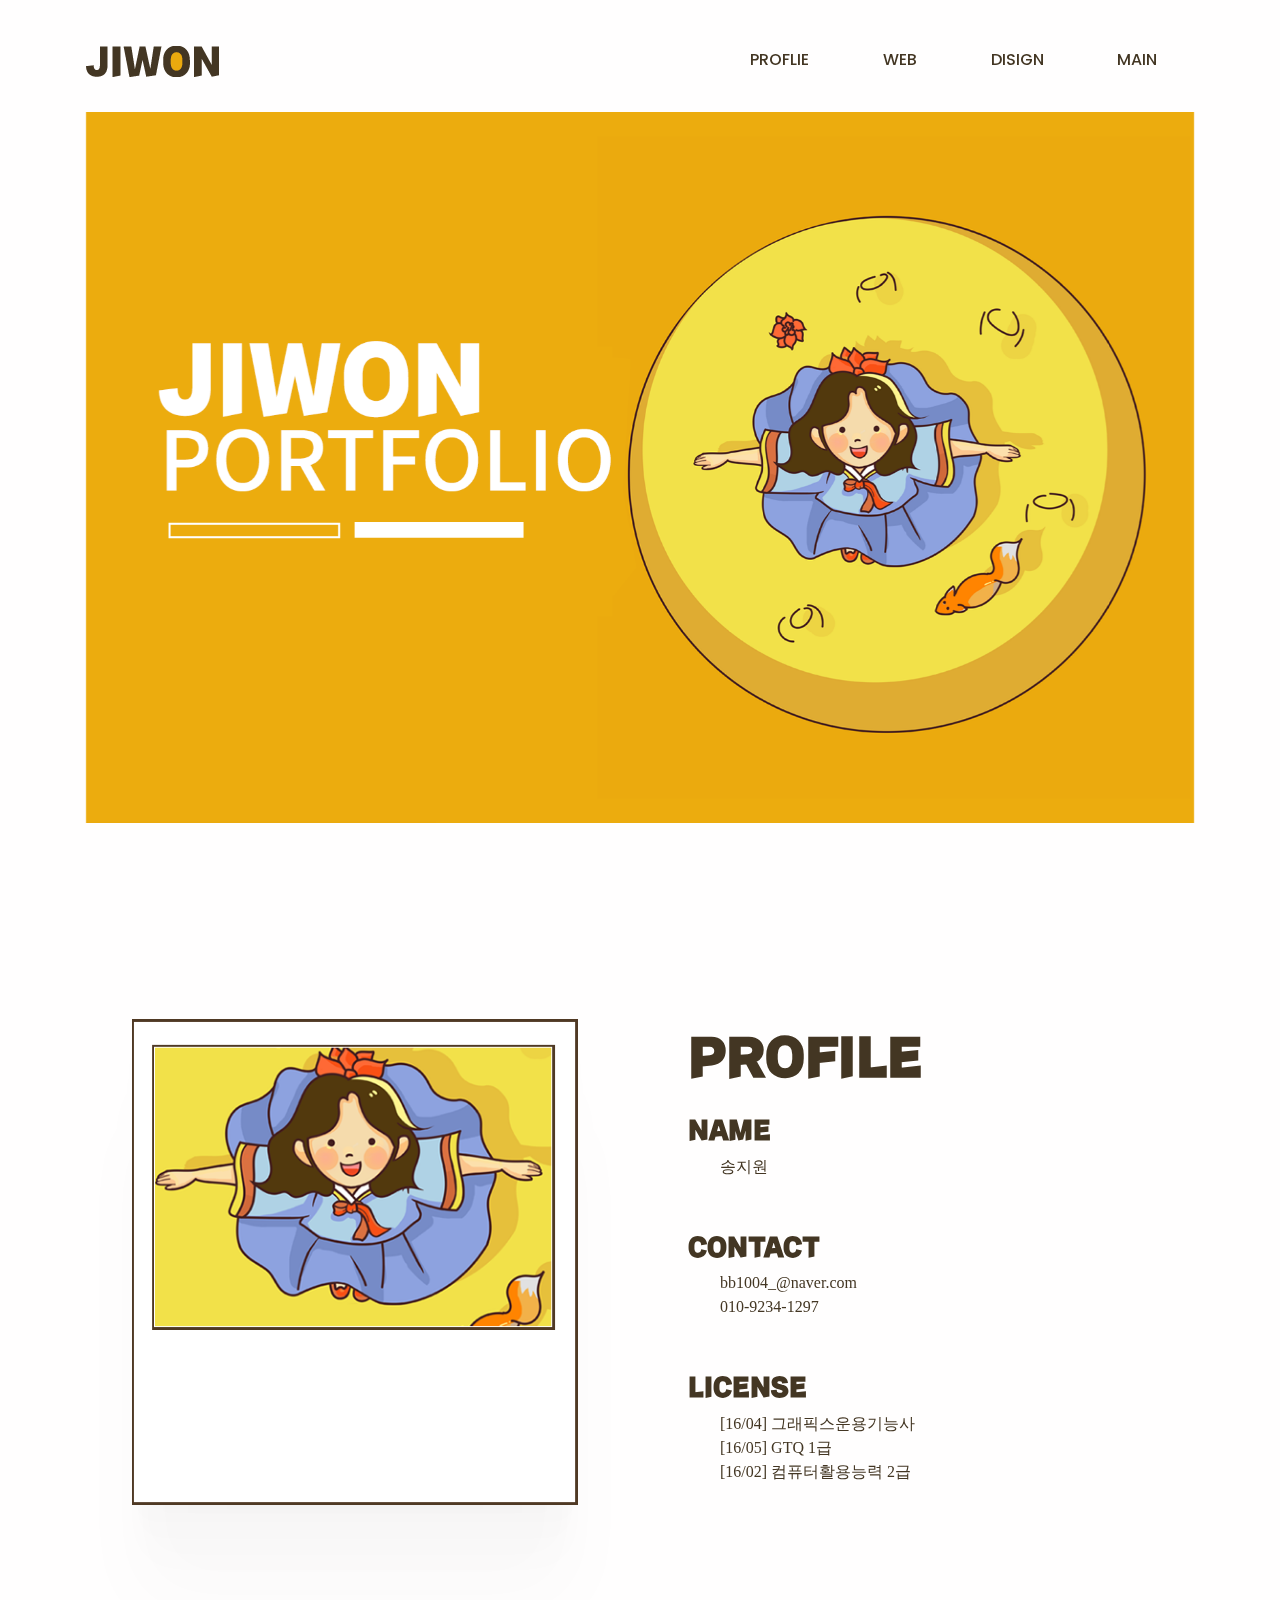
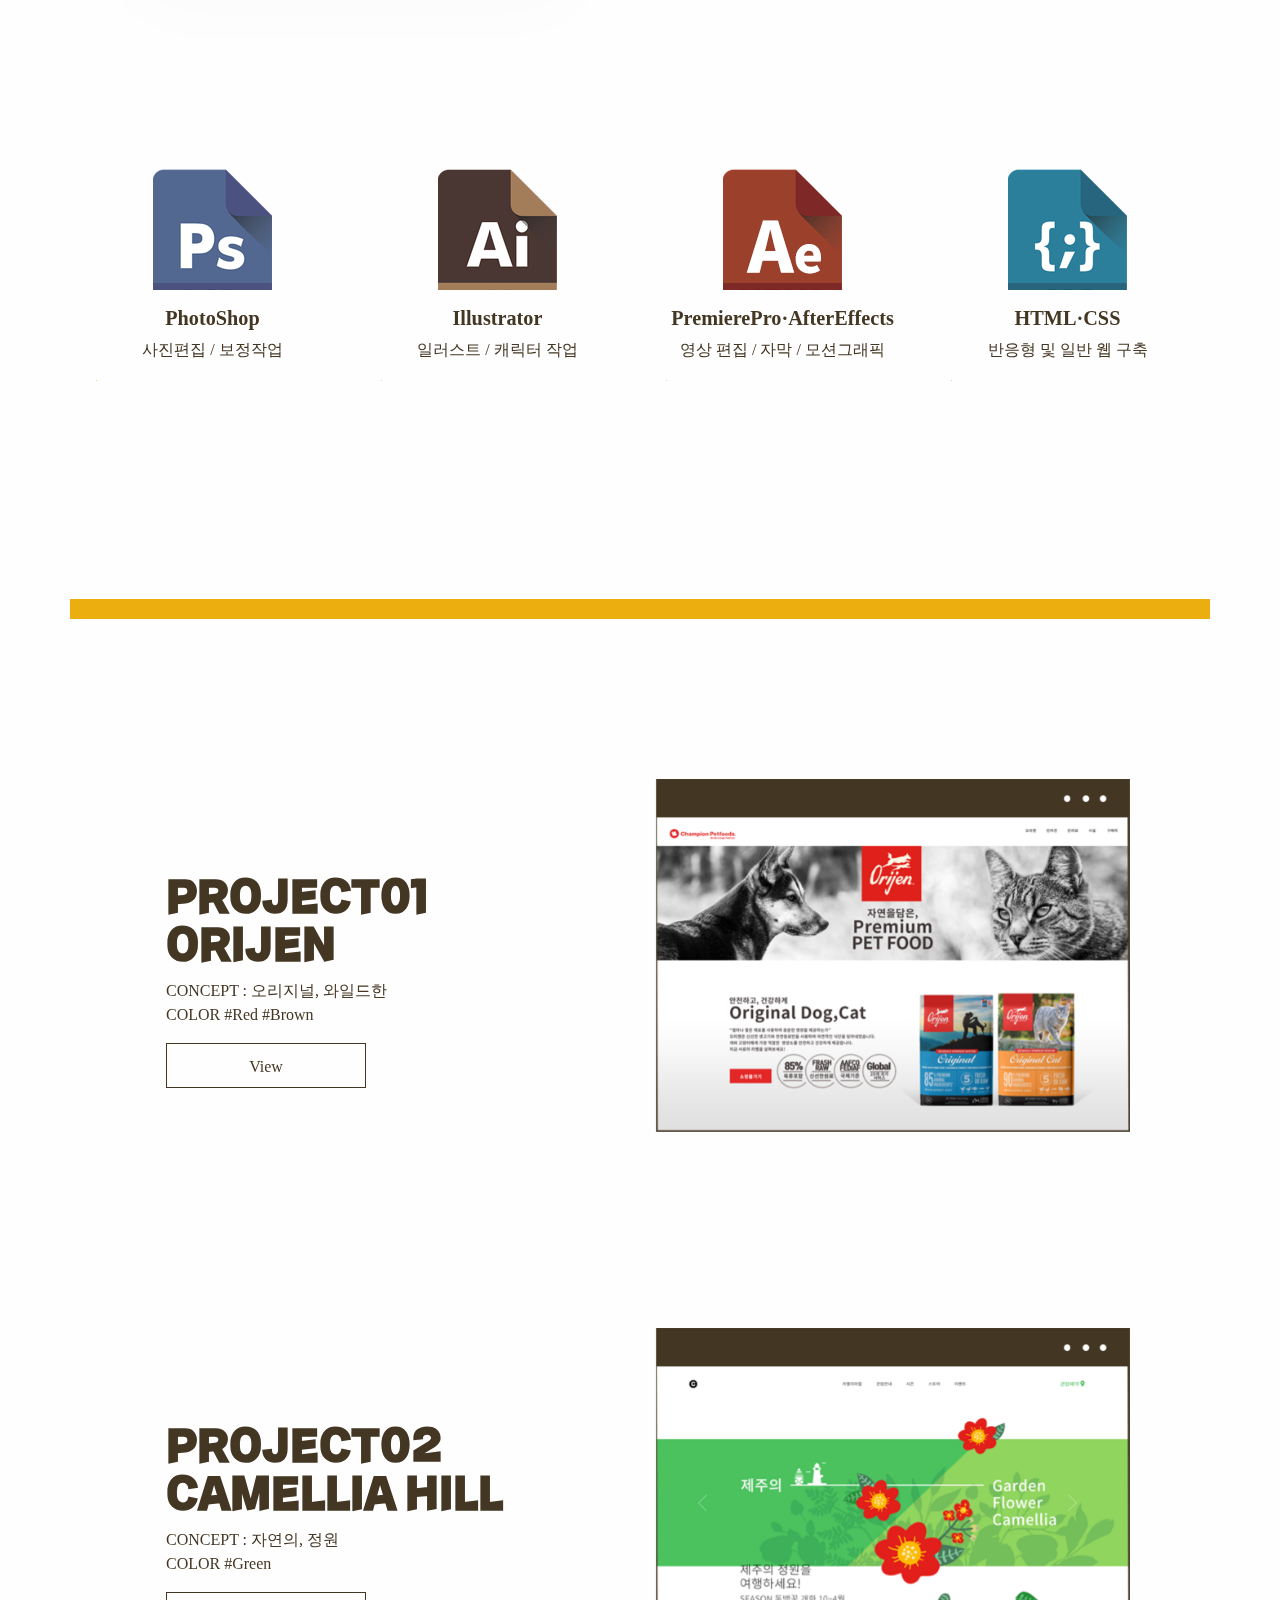
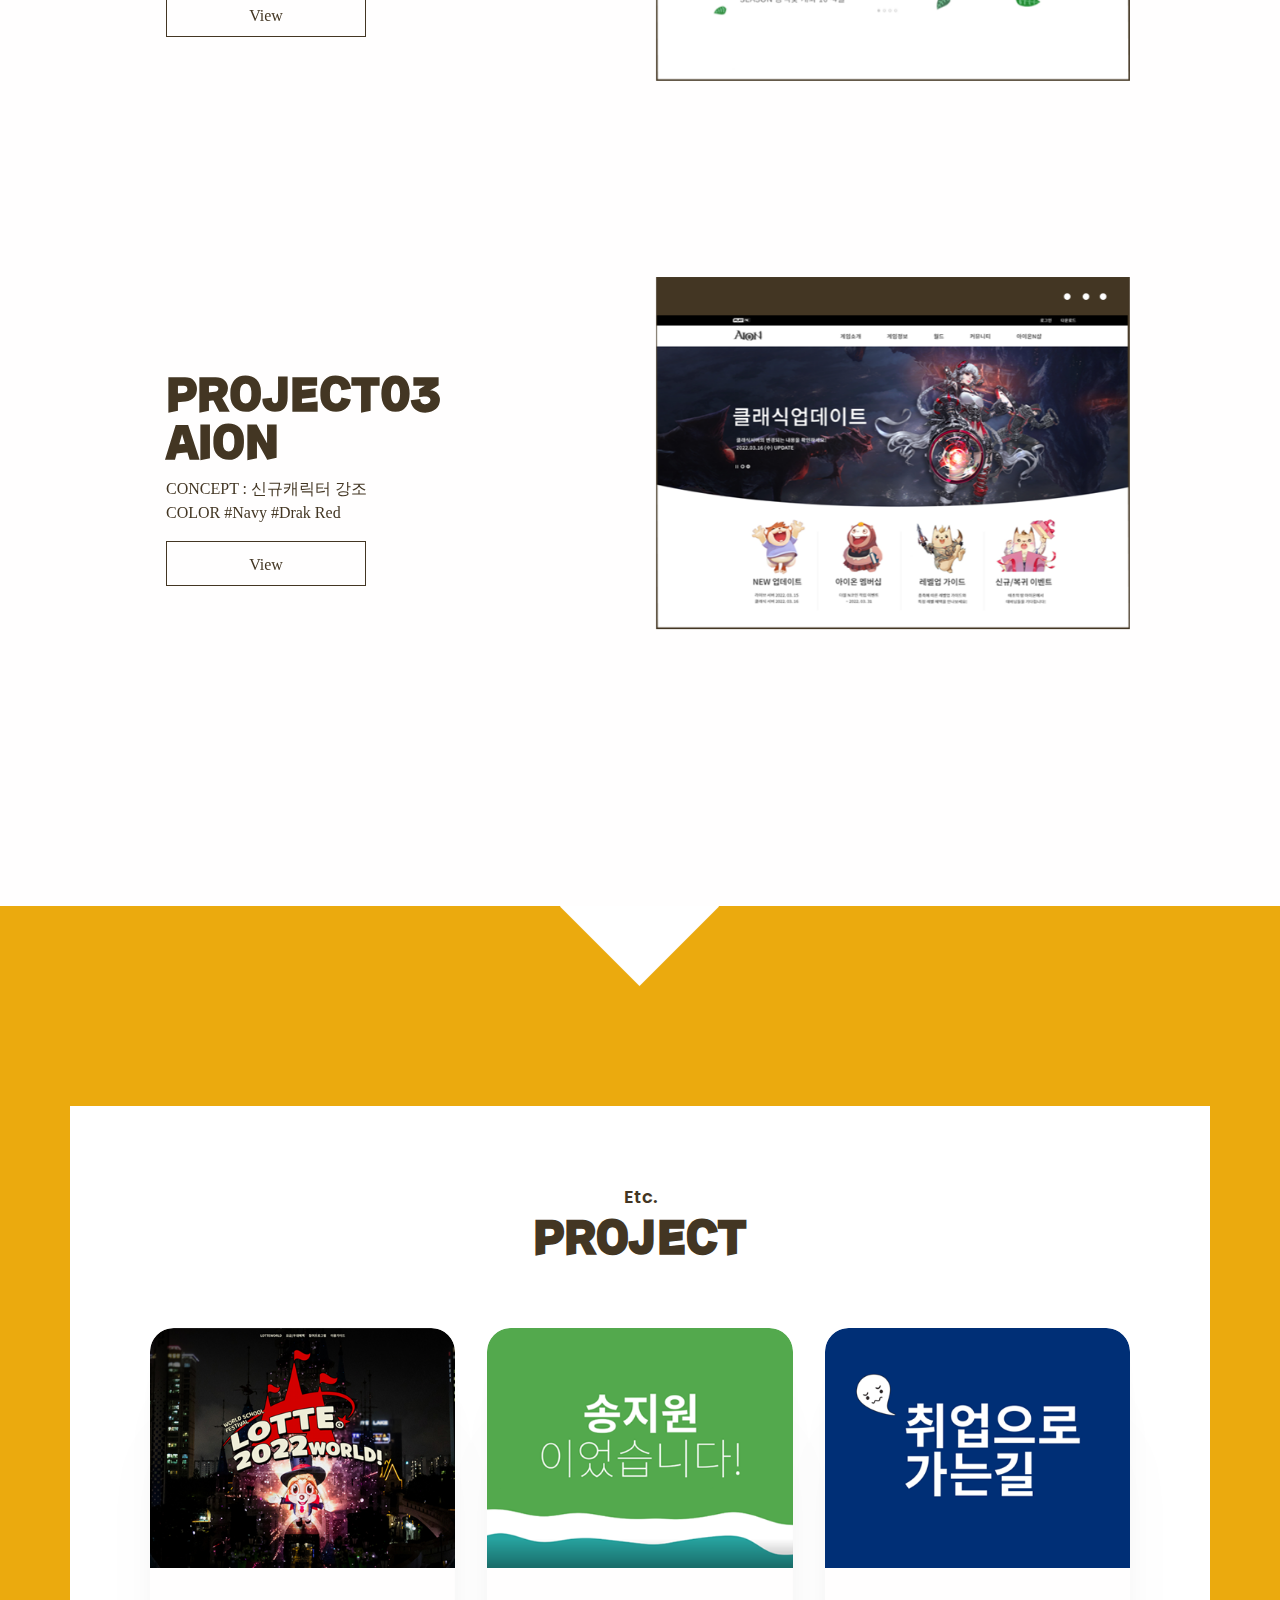
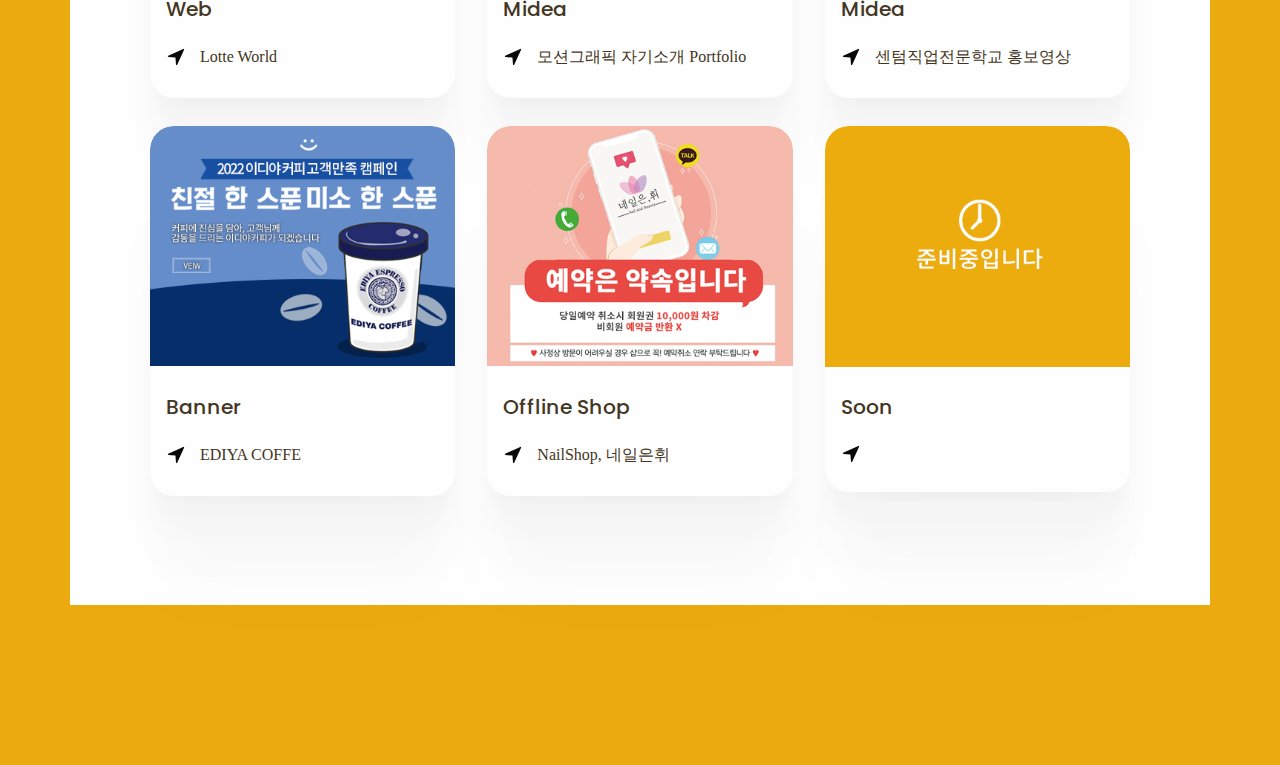
==== index.html @ 4a5105b0 "UP" ====
<!DOCTYPE html>
<html lang="en-US" dir="ltr">

  <head>
    <meta charset="utf-8">
    <meta http-equiv="X-UA-Compatible" content="IE=edge">
    <meta name="viewport" content="width=device-width, initial-scale=1">


    <!-- ===============================================-->
    <!--    Document Title-->
    <!-- ===============================================-->
    <title>JIWON Portfolio</title>


    <!-- ===============================================-->
    <!--    Favicons-->
    <!-- ===============================================-->
    <link rel="apple-touch-icon" sizes="180x180" href="img/logo11.png">
    <link rel="shortcut icon" type="image/x-icon" href="img/logo11.png">
    <link rel="manifest" href="img/logo11.png">
    <meta name="msapplication-TileImage" content="img/logo11.png">
    <meta name="theme-color" content="#ffffff">


    <!-- ===============================================-->
    <!--    Stylesheets-->
    <!-- ===============================================-->
    <link href="assets/css/theme.css" rel="stylesheet"/>

  </head>


  <body>

    <!-- ===============================================-->
    <!--    Main Content-->
    <!-- ===============================================-->
    <main class="main" id="top">
      <nav class="navbar navbar-expand-lg navbar-light fixed-top py-5 d-block" data-navbar-on-scroll="data-navbar-on-scroll">
        <div class="container"><a class="navbar-brand" href="index.html"><img src="img/logo.png" height="31" alt="logo" /></a>
          <button class="navbar-toggler" type="button" data-bs-toggle="collapse" data-bs-target="#navbarSupportedContent" aria-controls="navbarSupportedContent" aria-expanded="false" aria-label="Toggle navigation"><span class="navbar-toggler-icon"> </span></button>
          <div class="collapse navbar-collapse border-top border-lg-0 mt-4 mt-lg-0" id="navbarSupportedContent">
            <ul class="navbar-nav ms-auto pt-2 pt-lg-0 font-base align-items-lg-center align-items-start">
              <li class="nav-item px-3 px-xl-4"><a class="nav-link fw-medium" aria-current="page" href="#booking">PROFLIE</a></li>
              <li class="nav-item px-3 px-xl-4"><a class="nav-link fw-medium" aria-current="page" href="#testimonial">WEB</a></li>
              <li class="nav-item px-3 px-xl-4"><a class="nav-link fw-medium" aria-current="page" href="#destination">DISIGN</a></li>
              <li class="nav-item px-3 px-xl-4"><a class="nav-link fw-medium" aria-current="page" href="#top">MAIN</a></li>
              
                
            </ul>
          </div>
        </div>
      </nav>
      <section style="padding-top: 7rem;">
        <div class="bg-holder" style="background-image:url(img/main_bg.png); background-position: top center;">
        </div>
        <!--/.bg-holder-->

        <div class="container" >
          <div class="row align-items-center";">
            <div class="main" ><img class="main-img" src="img/main_img3.png" alt="main_img"; width="100%"></div>
          
            </div>
          </div>
        </div>
      </section>



    

      <!-- ============================================-->
      <!-- <section> begin ============================-->
        <section id="booking">

          <div class="container">
            <div class="row align-items-center">
  
              <div class="col-lg-6 d-flex justify-content-center align-items-start">
                <div class="card position-relative shadow" style="max-width: 446px;"> <img src="img/profle2.png">
               
                  
                </div>
              </div>
              <div class="col-lg-6">
                <div class="mb-4 text-start">
                  <h3 class="f0">PROFILE</h3>
                </div>
                <div class="d-flex align-items-start mb-5">
          
                  <div class="flex-1">
                    <h5 class="fon1">NAME</h5>
                    <p>송지원</p>
                  </div>
                </div>
                <div class="d-flex align-items-start mb-5">
                
                  <div class="flex-1">
                    <h5 class="fon1">CONTACT</h5>
                    <p>bb1004_@naver.com<br class="d-none d-sm-block"> 010-9234-1297</p>
                  </div>
                </div>
                <div class="d-flex align-items-start mb-5">
              
                  <div class="flex-1">
                    <h5 class="fon1">LICENSE</h5>
                    <p>[16/04] 그래픽스운용기능사<br class="d-none d-sm-block"> [16/05] GTQ 1급<br class="d-none d-sm-block">[16/02] 컴퓨터활용능력 2급</p>
                  </div>
                </div>
              </div>
            </div>
          </div><!-- end of .container-->
  
        </section>
        <!-- <section> close ============================-->
        <!-- ============================================-->



      <!-- ============================================-->
      <!-- <section> begin ============================-->
      <section class="pt-5 pt-md-9" id="service">

        <div class="container">
          <div class="position-absolute z-index--1 end-0 d-none d-lg-block"></div>
          <div class="row">
            <div class="col-lg-3 col-sm-6 mb-6">
              <div class="card service-card shadow-hover rounded-3 text-center align-items-center">
                <div class="card-body p-xxl-5 p-4"> <img src="img/psicon.png" width="119" alt="PS" />
                  <h4 class="font2">PhotoShop</h4>
                  <p class="mb-0 fw-medium">사진편집 / 보정작업</p>
                </div>
              </div>
            </div>
            <div class="col-lg-3 col-sm-6 mb-6">
              <div class="card service-card shadow-hover rounded-3 text-center align-items-center">
                <div class="card-body p-xxl-5 p-4"> <img src="img/aiicon.png" width="119" alt="AI" />
                  <h4 class="font2">Illustrator</h4>
                  <p class="mb-0 fw-medium">일러스트 / 캐릭터 작업</p>
                </div>
              </div>
            </div>
            <div class="col-lg-3 col-sm-6 mb-6">
              <div class="card service-card shadow-hover rounded-3 text-center align-items-center">
                <div class="card-body p-xxl-5 p-4"> <img src="img/aeicon.png" width="119" alt="PP,AF" />
                  <h4 class="font2">PremierePro·AfterEffects</h4>
                  <p class="mb-0 fw-medium">영상 편집 / 자막 / 모션그래픽</p>
                </div>
              </div>
            </div>
            <div class="col-lg-3 col-sm-6 mb-6">
              <div class="card service-card shadow-hover rounded-3 text-center align-items-center">
                <div class="card-body p-xxl-5 p-4"> <img src="img/htmlicon.png" width="119" alt="html,css" />
                  <h4 class="font2">HTML·CSS</h4>
                  <p class="mb-0 fw-medium">반응형 및 일반 웹 구축</p>
                </div>
              </div>
            </div>
          </div>
        </div><!-- end of .container-->

      </section>
      <!-- <section> close ============================-->
      <!-- ============================================-->

   <!-- ============================================-->
      <!-- <section> begin ============================-->
        <section id="testimonial">

          <div class="container" style="border-top: 20px solid #ecad0f; padding-top: 10rem;">
       
            <div class="row">
              <div class="col-lg-5">
                <div class="mb-8 text-start">
                  <h3 class="fs-xl-10 fs-lg-8 fs-7 fw-bold font-cursive text-capitalize">PROJECT01<br>ORIJEN</h3>
                  <p style="padding-left: 5rem;"> CONCEPT : 오리지널, 와일드한 <br> COLOR #Red #Brown <br></p>
                  
                  
                  <div style="border: 1px solid #433623; padding: 0 4rem; margin-top: 1rem; width: 200px; height: 45px; line-height: 45px; text-align: center; margin-left: 5rem; color: #433623;"><a href="https://jiwon1297.github.io/PROJECT01/"  target="_blank">View</a></div> 
                </div>
              </div>
              <div class="col-lg-1"></div>
              <div class="col-lg-6">
                <div class="pe-7 ps-5 ps-lg-0">
                  <div class="carousel slide carousel-fade position-static" id="testimonialIndicator" data-bs-ride="carousel">
             
                    <div class="carousel-inner">
                      <div class="carousel-item position-relative active">
                        <img src="img/pro1.png" width="100%">
                      

                        </div>
          
                  </div>
                </div>
                
              </div>
            </div>
            
          </div><!-- end of .container-->
          
  
        </section>
        <!-- <section> close ============================-->
        <!-- ============================================-->

        <!-- ============================================--> 
      <!-- <section> begin ============================-->
        <section id="testimonial">

          <div class="container">
            <div class="row">
              <div class="col-lg-5">
                <div class="mb-8 text-start">
                  <h3 class="fs-xl-10 fs-lg-8 fs-7 fw-bold font-cursive text-capitalize">PROJECT02<br>CAMELLIA HILL</h3>
                  <p style="padding-left: 5rem;"> CONCEPT : 자연의, 정원 <br> COLOR #Green <br></p>
                  <div style="border: 1px solid #433623; padding: 0 4rem; margin-top: 1rem; width: 200px; height: 45px; line-height: 45px; text-align: center; margin-left: 5rem; color: #433623;"><a href="https://jiwon1297.github.io/PROJECT02/"  target="_blank">View</a></div>
                    


                </div>
              </div>
              <div class="col-lg-1"></div>
              <div class="col-lg-6">
                <div class="pe-7 ps-5 ps-lg-0">
                  <div class="carousel slide carousel-fade position-static" id="testimonialIndicator" data-bs-ride="carousel">
             
                    <div class="carousel-inner">
                      <div class="carousel-item position-relative active">
                        <img src="img/pro2.png" width="100%">
                      
                        </div>
          
                  </div>
                </div>
                
              </div>
            </div>
            
          </div><!-- end of .container-->
          
  
        </section>
        <!-- <section> close ============================-->
        <!-- ============================================-->

        <!-- ============================================-->
      <!-- <section> begin ============================-->
        <section id="testimonial">

          <div class="container">
            <div class="row">
              <div class="col-lg-5">
                <div class="mb-8 text-start">
                  <h3 class="fs-xl-10 fs-lg-8 fs-7 fw-bold font-cursive text-capitalize">PROJECT03<br>AION</h3>
                  <p style="padding-left: 5rem;"> CONCEPT : 신규캐릭터 강조 <br> COLOR #Navy #Drak Red <br></p>
                    <div style="border: 1px solid #433623; padding: 0 4rem; margin-top: 1rem; width: 200px; height: 45px; line-height: 45px; text-align: center; margin-left: 5rem; color: #433623;"><a href="https://jiwon1297.github.io/PROJECT03/"  target="_blank">View</a></div>
                </div>
              </div>
              <div class="col-lg-1"></div>
              <div class="col-lg-6">
                <div class="pe-7 ps-5 ps-lg-0">
                  <div class="carousel slide carousel-fade position-static" id="testimonialIndicator" data-bs-ride="carousel">
             
                    <div class="carousel-inner">
                      <div class="carousel-item position-relative active">
                        <img src="img/pro3.png" width="100%">
                      

                        </div>
          
                  </div>
                </div>
                
              </div>
            </div>
            
          </div><!-- end of .container-->
          
  
        </section>
        <!-- <section> close ============================-->
        <!-- ============================================-->




       <!-- ============================================-->
      <!-- <section> begin ============================-->
        <section class="pt-5" id="destination" style="background-image: url(img/under_back.png); background-position: top, center; padding-bottom: 10rem; margin-top: 10rem;" >

          <div class="container" style="background-color: #fff; padding: 5rem; margin-top: 10rem;">
            <div class="position-absolute start-100 bottom-0 translate-middle-x d-none d-xl-block ms-xl-n4"></div>
            <div class="mb-7 text-center">
              <h5 class="text-secondary">Etc.</h5>
              <h3 class="fs-xl-9 fs-lg-8 fs-7 fw-bold font-cursive text-capitalize">PROJECT</h3>
            </div>
            <div class="row">
              <div class="col-md-4 mb-4">
                <div class="card overflow-hidden shadow"> <img class="card-img-top" src="img/un1.png" alt="LOTTEWORLD" />
                  <div class="card-body py-4 px-3">
                    <div class="d-flex flex-column flex-lg-row justify-content-between mb-3">
                      <h4 class="text-secondary fw-medium"><a class="link-900 text-decoration-none stretched-link" href="sub01.html">Web</a></h4><span class="fs-1 fw-medium"></span>
                    </div>
                    <div class="d-flex align-items-center"> <img src="assets/img/dest/navigation.svg" style="margin-right: 14px" width="20" alt="navigation" /><span class="fs-0 fw-medium">Lotte World</span></div>
                  </div>
                </div>
              </div>
              <div class="col-md-4 mb-4">
                <div class="card overflow-hidden shadow"> <img class="card-img-top" src="img/un5.png" alt="PR" />
                  <div class="card-body py-4 px-3">
                    <div class="d-flex flex-column flex-lg-row justify-content-between mb-3">
                      <h4 class="text-secondary fw-medium"><a class="link-900 text-decoration-none stretched-link" href="sub02.html">Midea</a></h4><span class="fs-1 fw-medium"></span>
                    </div>
                    <div class="d-flex align-items-center"> <img src="assets/img/dest/navigation.svg" style="margin-right: 14px" width="20" alt="navigation" /><span class="fs-0 fw-medium">모션그래픽 자기소개 Portfolio</span></div>
                  </div>
                </div>
              </div>
              <div class="col-md-4 mb-4">
                <div class="card overflow-hidden shadow"> <img class="card-img-top" src="img/un2.png" alt="Centum" />
                  <div class="card-body py-4 px-3">
                    <div class="d-flex flex-column flex-lg-row justify-content-between mb-3">
                      <h4 class="text-secondary fw-medium"><a class="link-900 text-decoration-none stretched-link" href="sub03.html">Midea</a></h4><span class="fs-1 fw-medium"></span>
                    </div>
                    <div class="d-flex align-items-center"> <img src="assets/img/dest/navigation.svg" style="margin-right: 14px" width="20" alt="navigation" /><span class="fs-0 fw-medium">센텀직업전문학교 홍보영상</span></div>
                  </div>
                </div>
                </div>
              </div>
            <div class="row">
              <div class="col-md-4 mb-4">
                <div class="card overflow-hidden shadow"> <img class="card-img-top" src="img/un3.png" alt="EDIYA" />
                  <div class="card-body py-4 px-3">
                    <div class="d-flex flex-column flex-lg-row justify-content-between mb-3">
                      <h4 class="text-secondary fw-medium"><a class="link-900 text-decoration-none stretched-link" href="sub04.html">Banner</a></h4><span class="fs-1 fw-medium"></span>
                    </div>
                    <div class="d-flex align-items-center"> <img src="assets/img/dest/navigation.svg" style="margin-right: 14px" width="20" alt="navigation" /><span class="fs-0 fw-medium">EDIYA COFFE</span></div>
                  </div>
                </div>
              </div>
              <div class="col-md-4 mb-4">
                <div class="card overflow-hidden shadow"> <img class="card-img-top" src="img/un4.png" alt="Nail" />
                  <div class="card-body py-4 px-3">
                    <div class="d-flex flex-column flex-lg-row justify-content-between mb-3">
                      <h4 class="text-secondary fw-medium"><a class="link-900 text-decoration-none stretched-link" href="sub05.html">Offline Shop</a></h4><span class="fs-1 fw-medium"></span>
                    </div>
                    <div class="d-flex align-items-center"> <img src="assets/img/dest/navigation.svg" style="margin-right: 14px" width="20" alt="Nailshop" /><span class="fs-0 fw-medium">NailShop, 네일은휘</span></div>
                  </div>
                </div>
              </div>
              <div class="col-md-4 mb-4">
                <div class="card overflow-hidden shadow"> <img class="card-img-top" src="img/un6.png" alt="Soon" />
                  <div class="card-body py-4 px-3">
                    <div class="d-flex flex-column flex-lg-row justify-content-between mb-3">
                      <h4 class="text-secondary fw-medium"><a class="link-900 text-decoration-none stretched-link" href="#!">Soon</a></h4><span class="fs-1 fw-medium"></span>
                    </div>
                    <div class="d-flex align-items-center"> <img src="assets/img/dest/navigation.svg" style="margin-right: 14px" width="20" alt="navigation" /><span class="fs-0 fw-medium"></span></div>
                  </div>
                  
                </div>
              </div>
            </div>
          </div><!-- end of .container-->
  
        </section>
        <!-- <section> close ============================-->
        <!-- ============================================-->






    <!-- ===============================================-->
    <!--    JavaScripts-->
    <!-- ===============================================-->
    <script src="vendors/@popperjs/popper.min.js"></script>
    <script src="vendors/bootstrap/bootstrap.min.js"></script>
    <script src="vendors/is/is.min.js"></script>
    <script src="https://polyfill.io/v3/polyfill.min.js?features=window.scroll"></script>
    <script src="vendors/fontawesome/all.min.js"></script>
    <script src="assets/js/theme.js"></script>

    <link href="https://fonts.googleapis.com/css2?family=Poppins:wght@400;500;600;700&amp;family=Volkhov:wght@700&amp;display=swap" rel="stylesheet">
  </body>

</html>
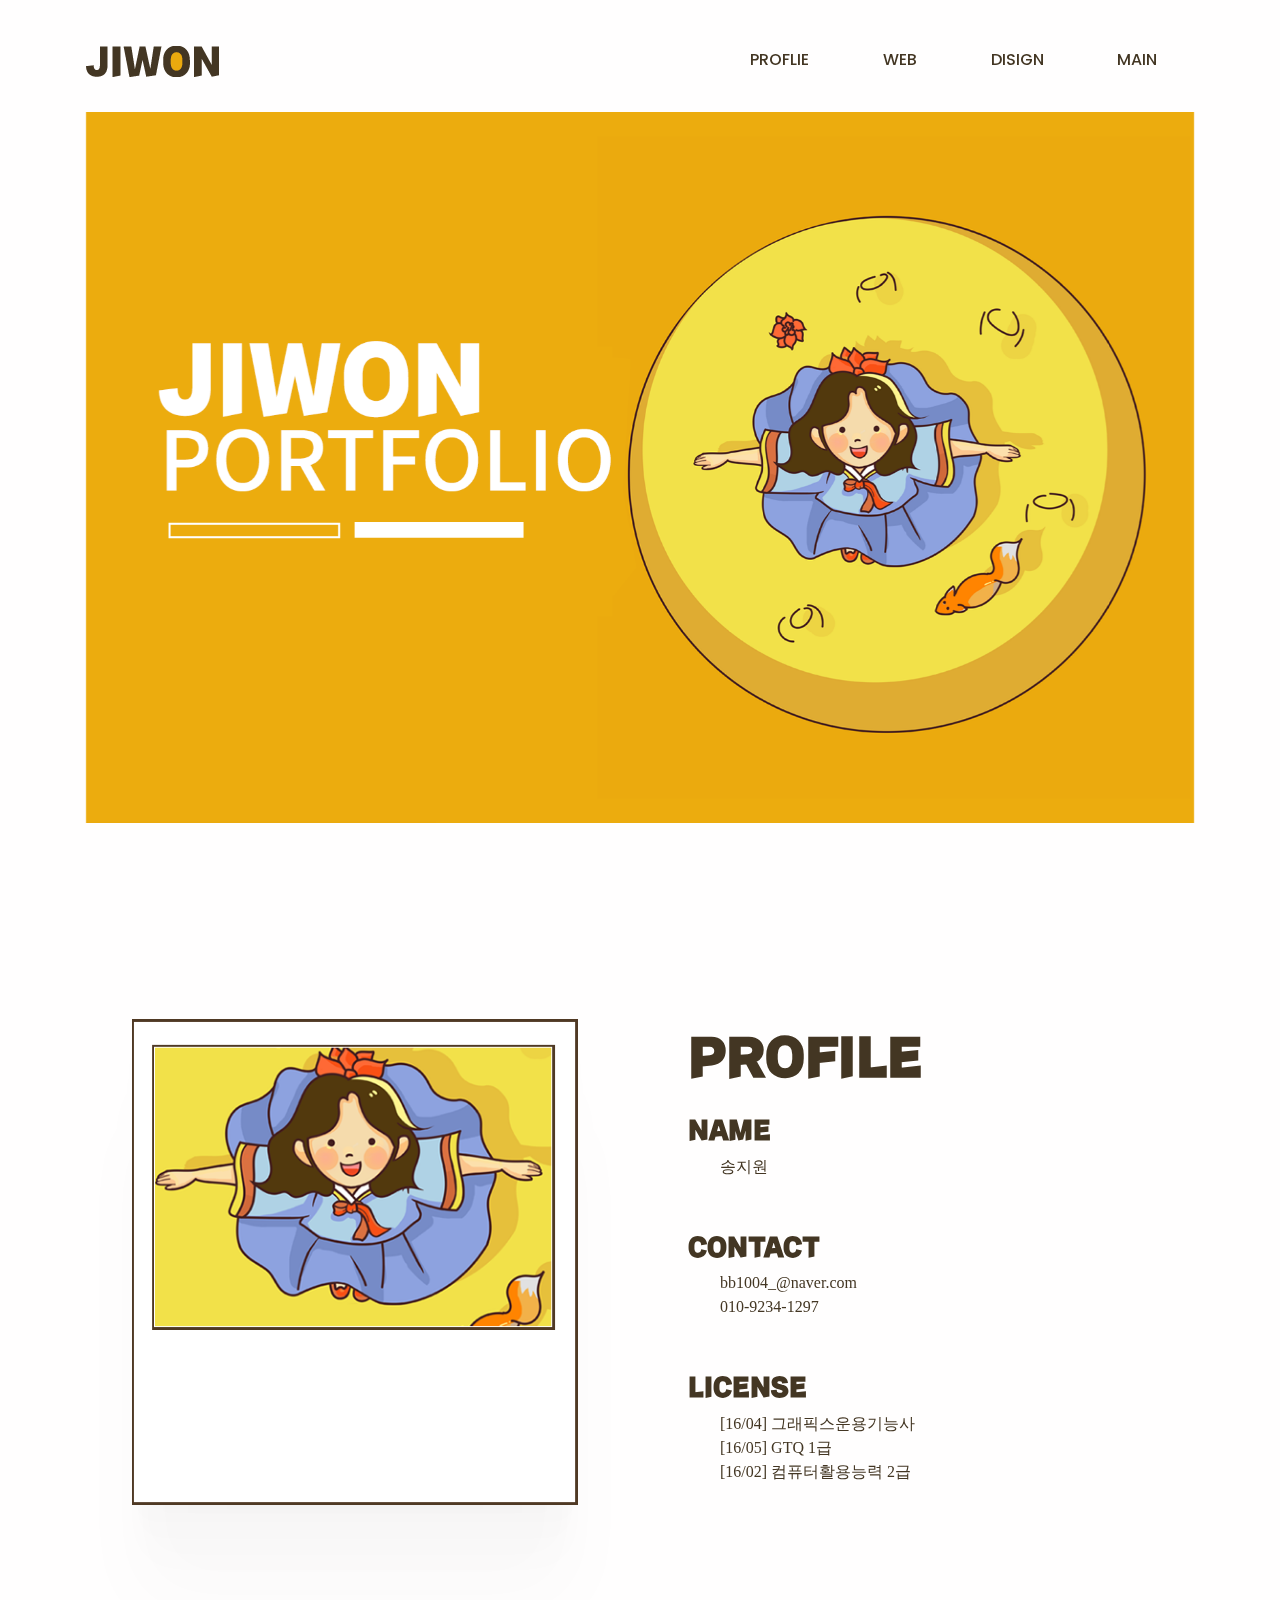
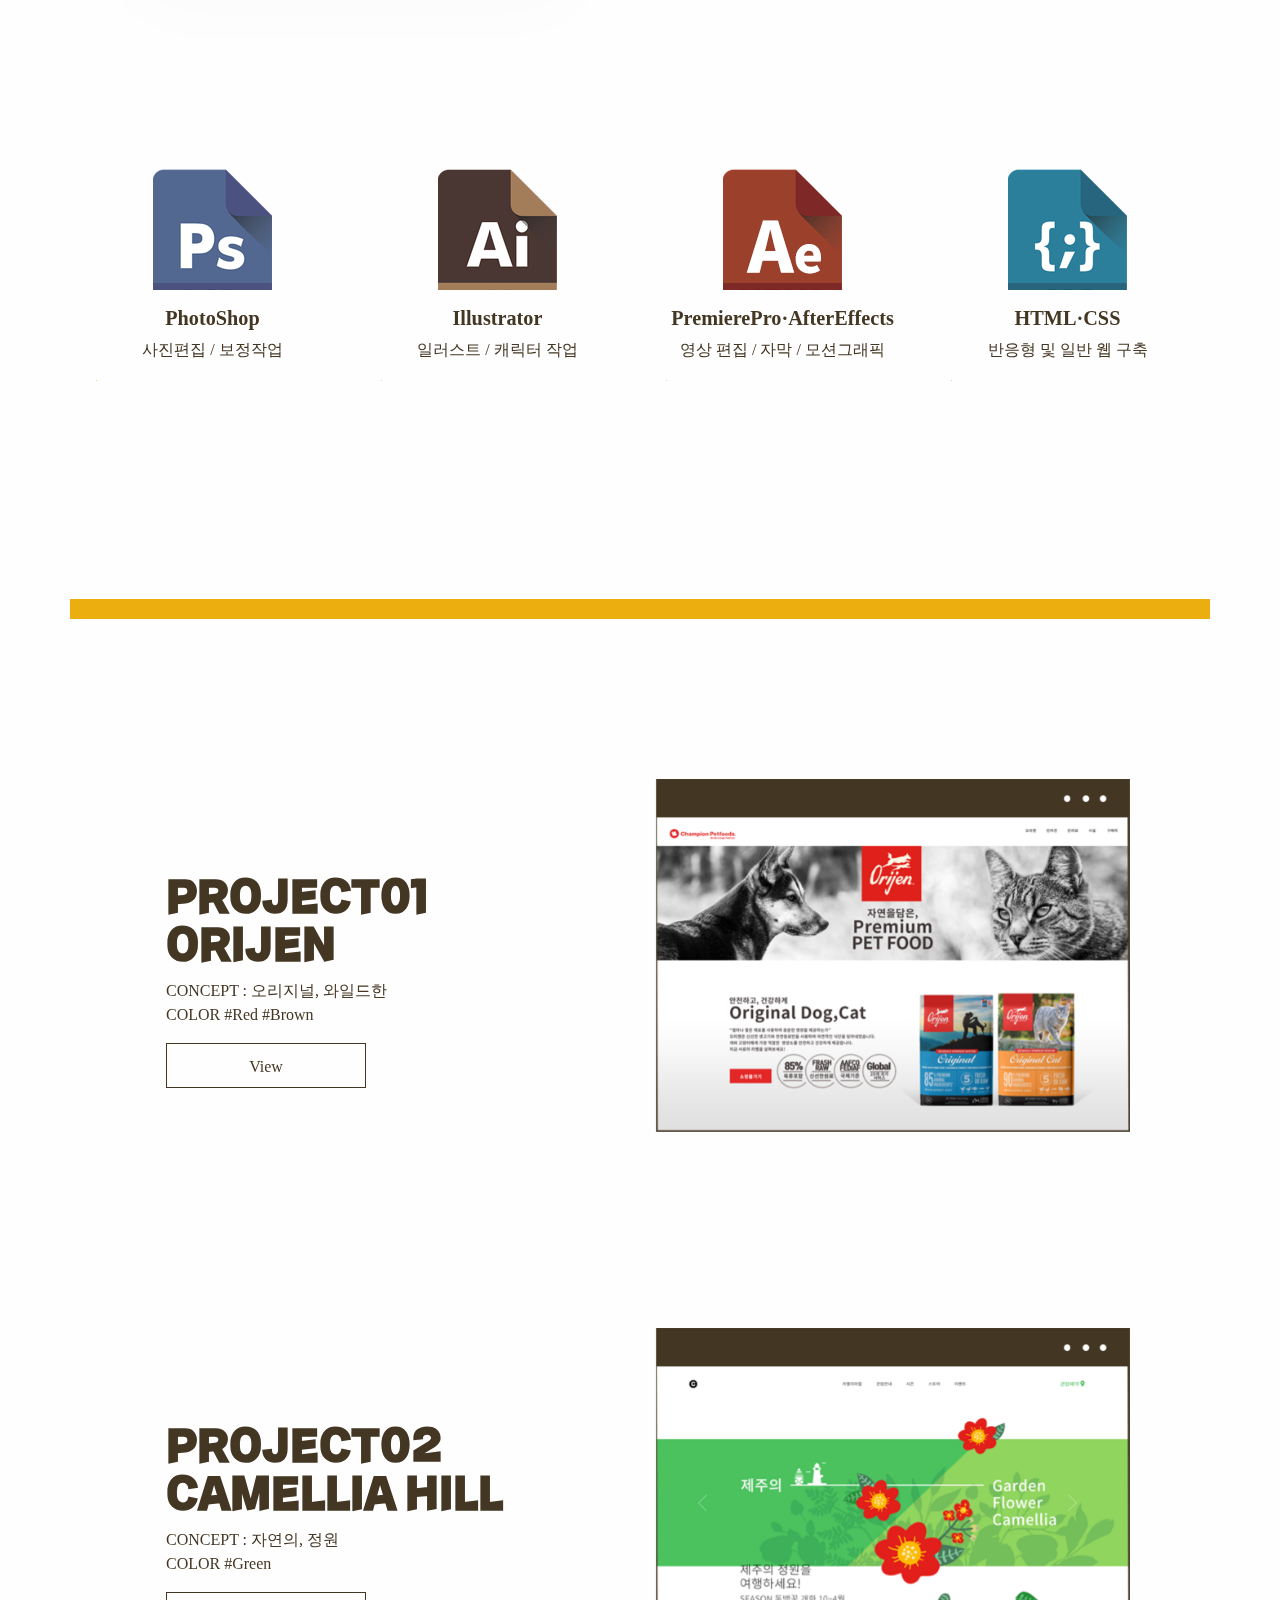
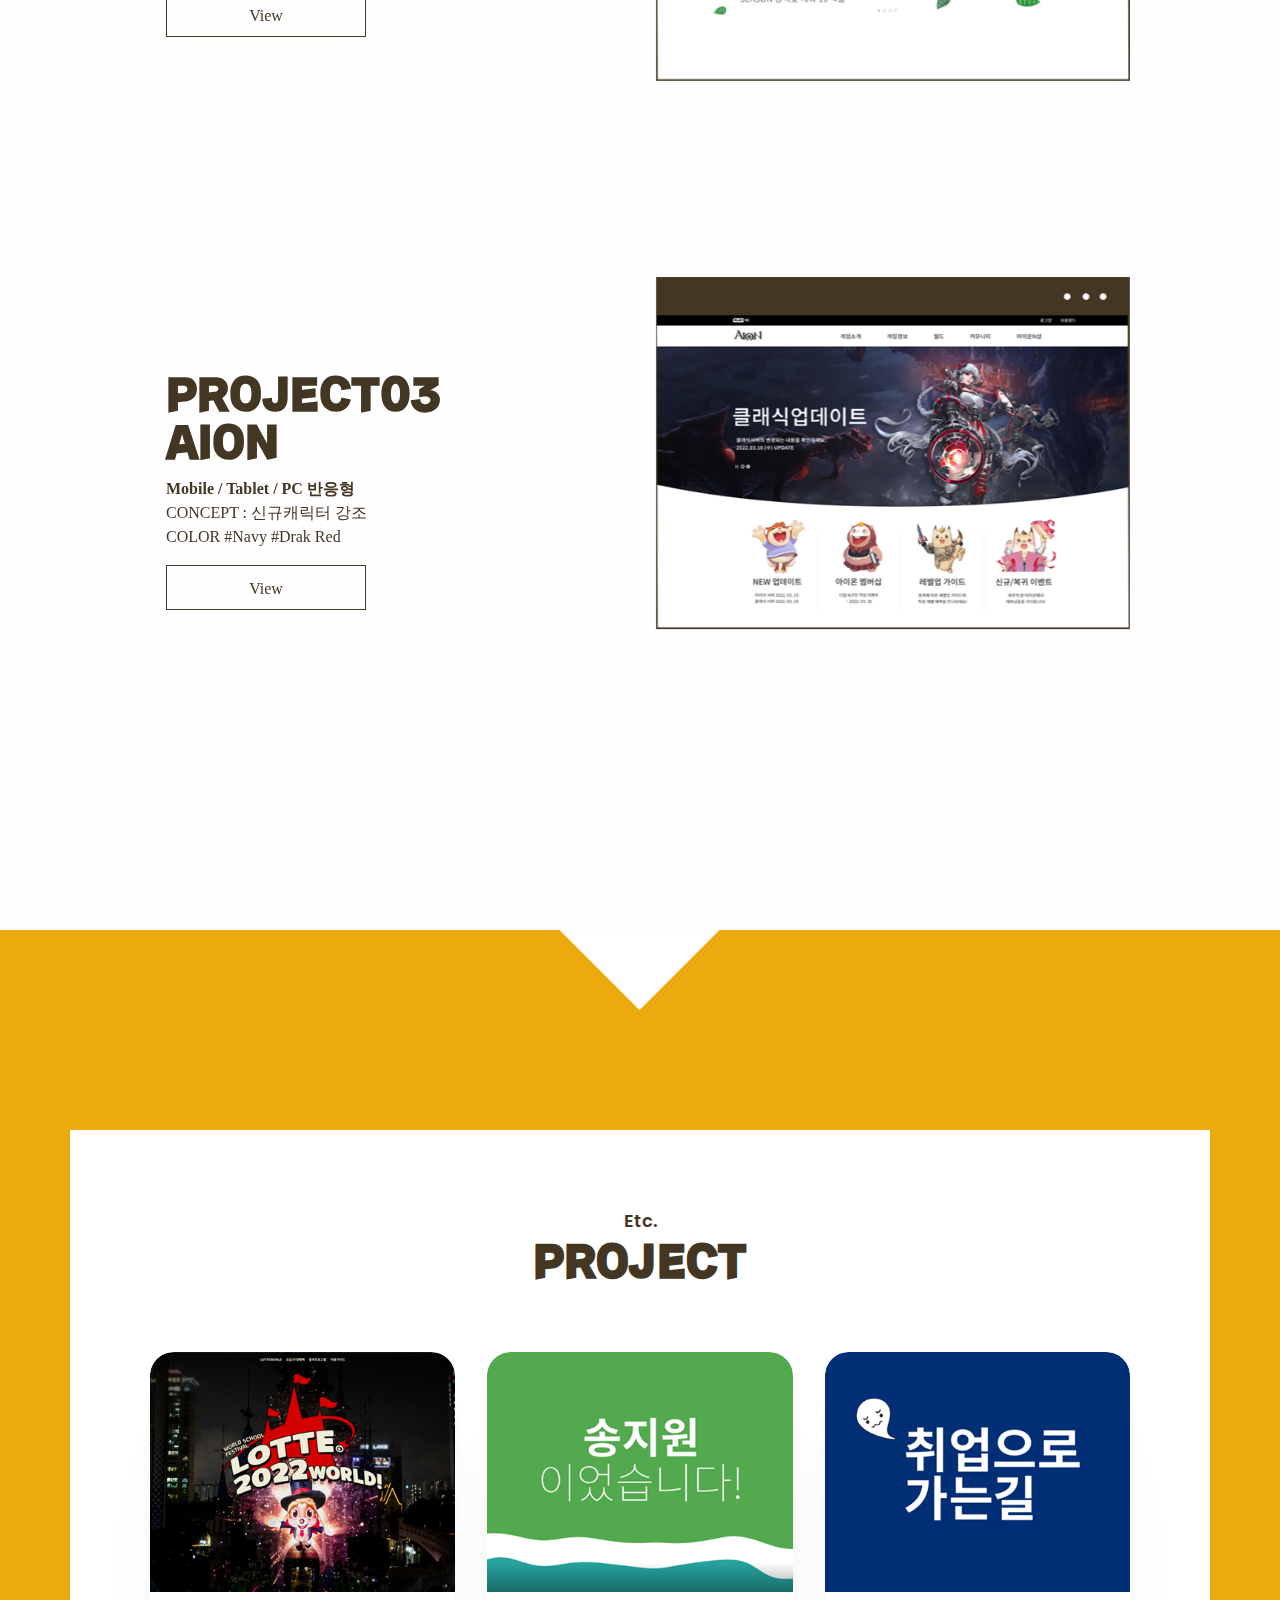
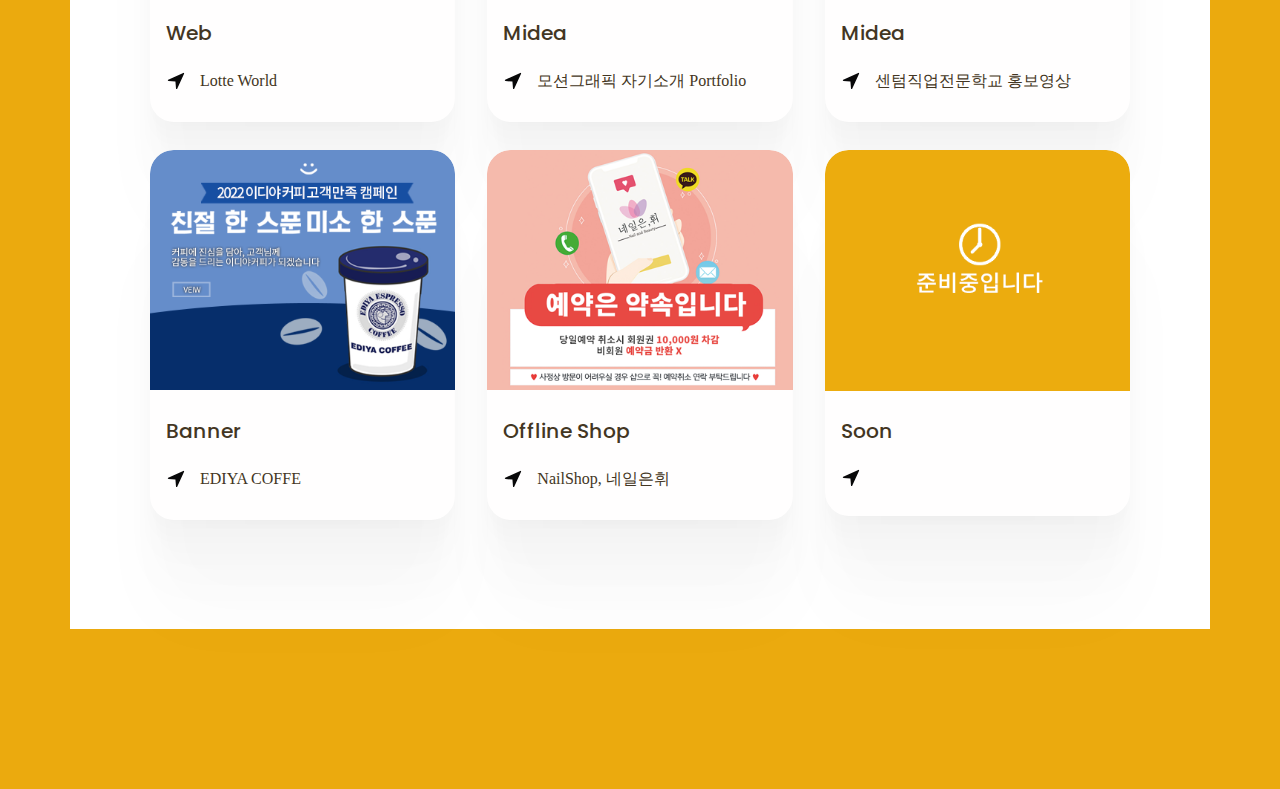
==== commit d8cbc878: "up" ====
--- a/index.html
+++ b/index.html
@@ -254,7 +254,7 @@
               <div class="col-lg-5">
                 <div class="mb-8 text-start">
                   <h3 class="fs-xl-10 fs-lg-8 fs-7 fw-bold font-cursive text-capitalize">PROJECT03<br>AION</h3>
-                  <p style="padding-left: 5rem;"> CONCEPT : 신규캐릭터 강조 <br> COLOR #Navy #Drak Red <br></p>
+                  <p style="padding-left: 5rem;"> <strong> Mobile / Tablet / PC 반응형</strong> <br>CONCEPT : 신규캐릭터 강조 <br> COLOR #Navy #Drak Red <br></p>
                     <div style="border: 1px solid #433623; padding: 0 4rem; margin-top: 1rem; width: 200px; height: 45px; line-height: 45px; text-align: center; margin-left: 5rem; color: #433623;"><a href="https://jiwon1297.github.io/PROJECT03/"  target="_blank">View</a></div>
                 </div>
               </div>
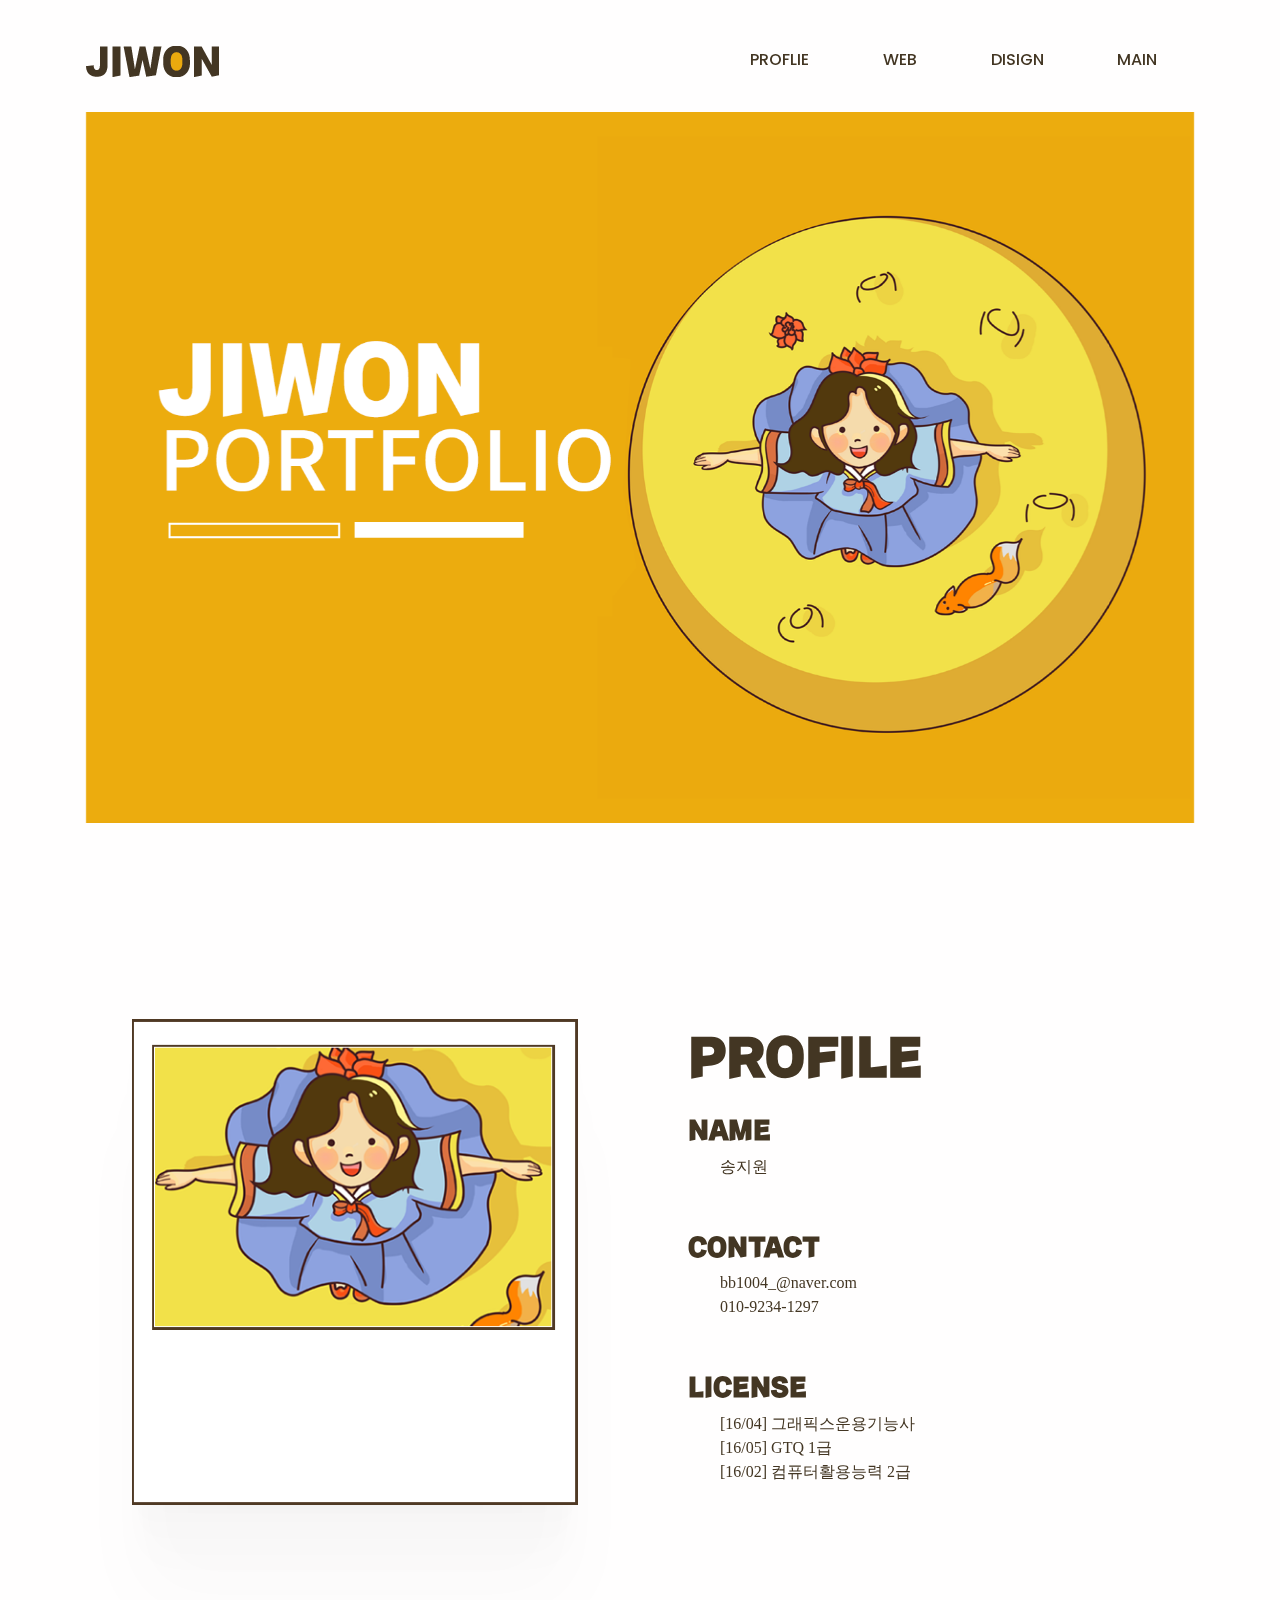
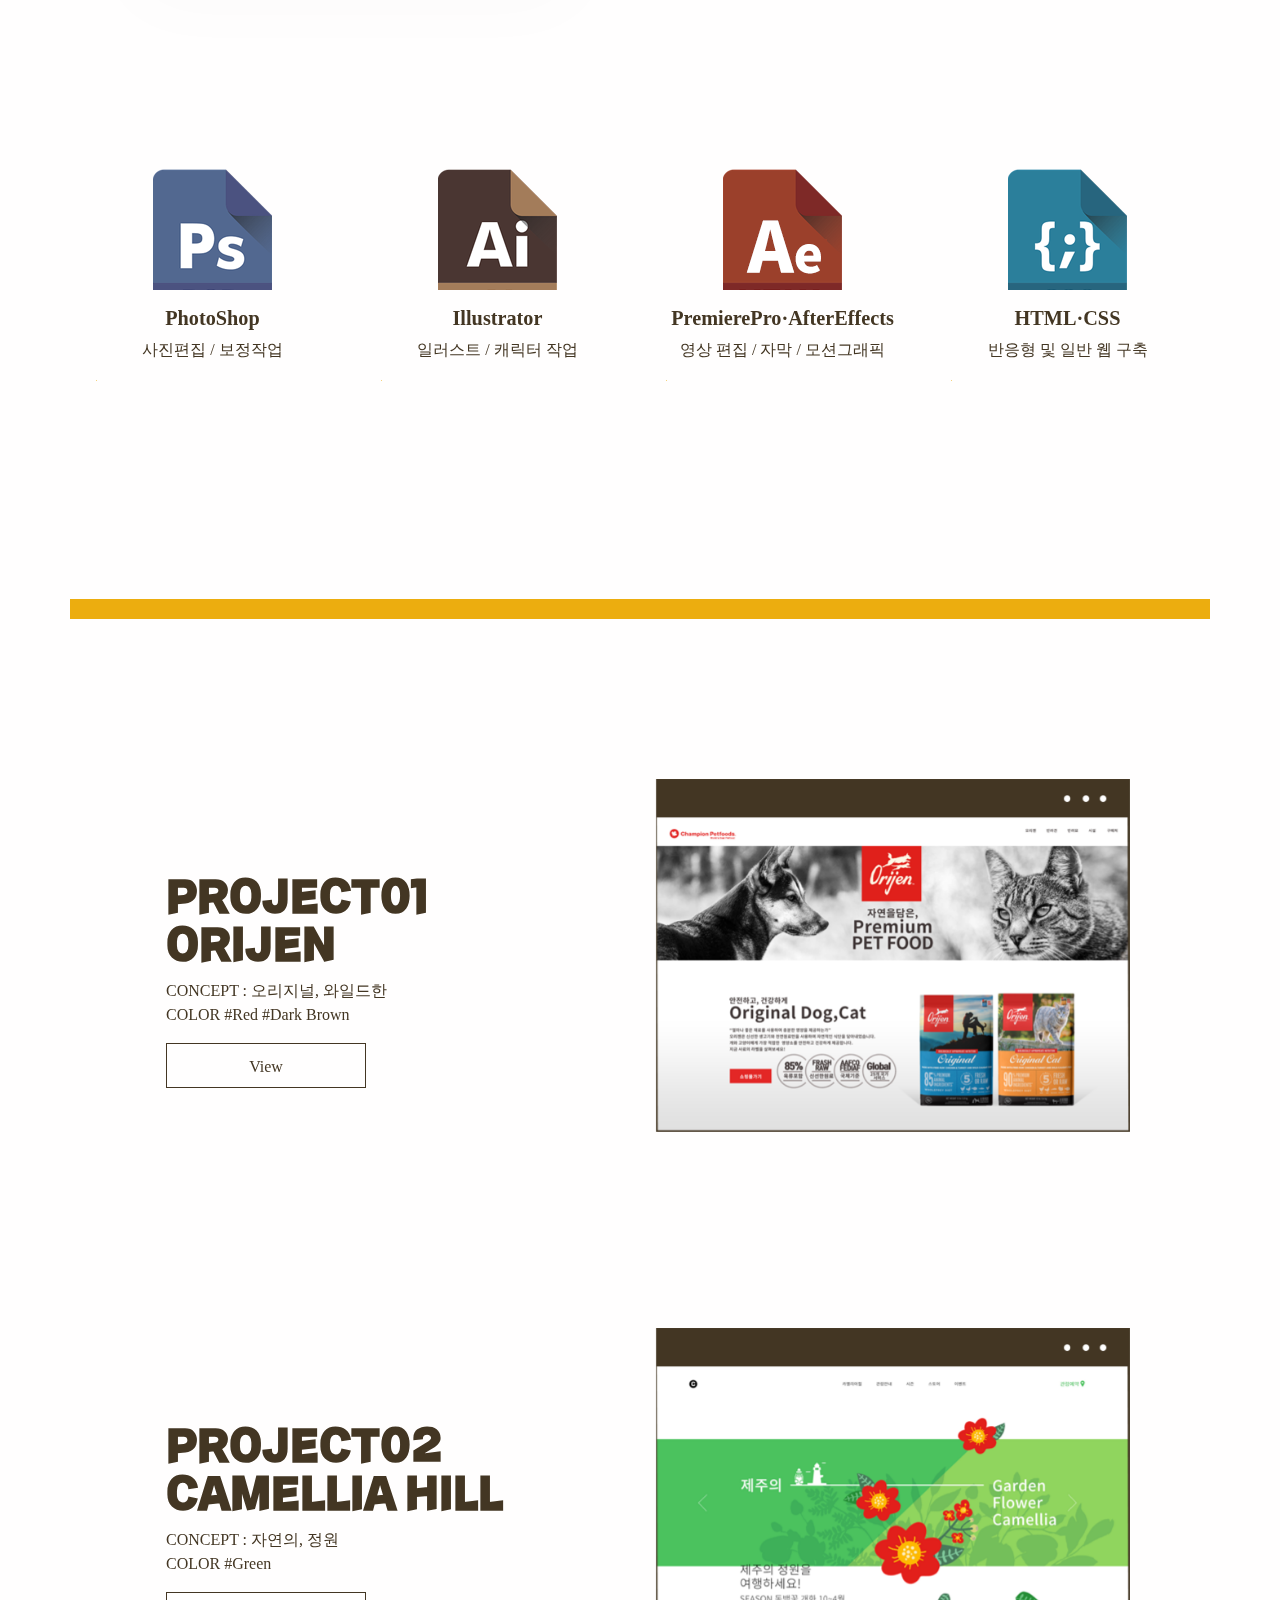
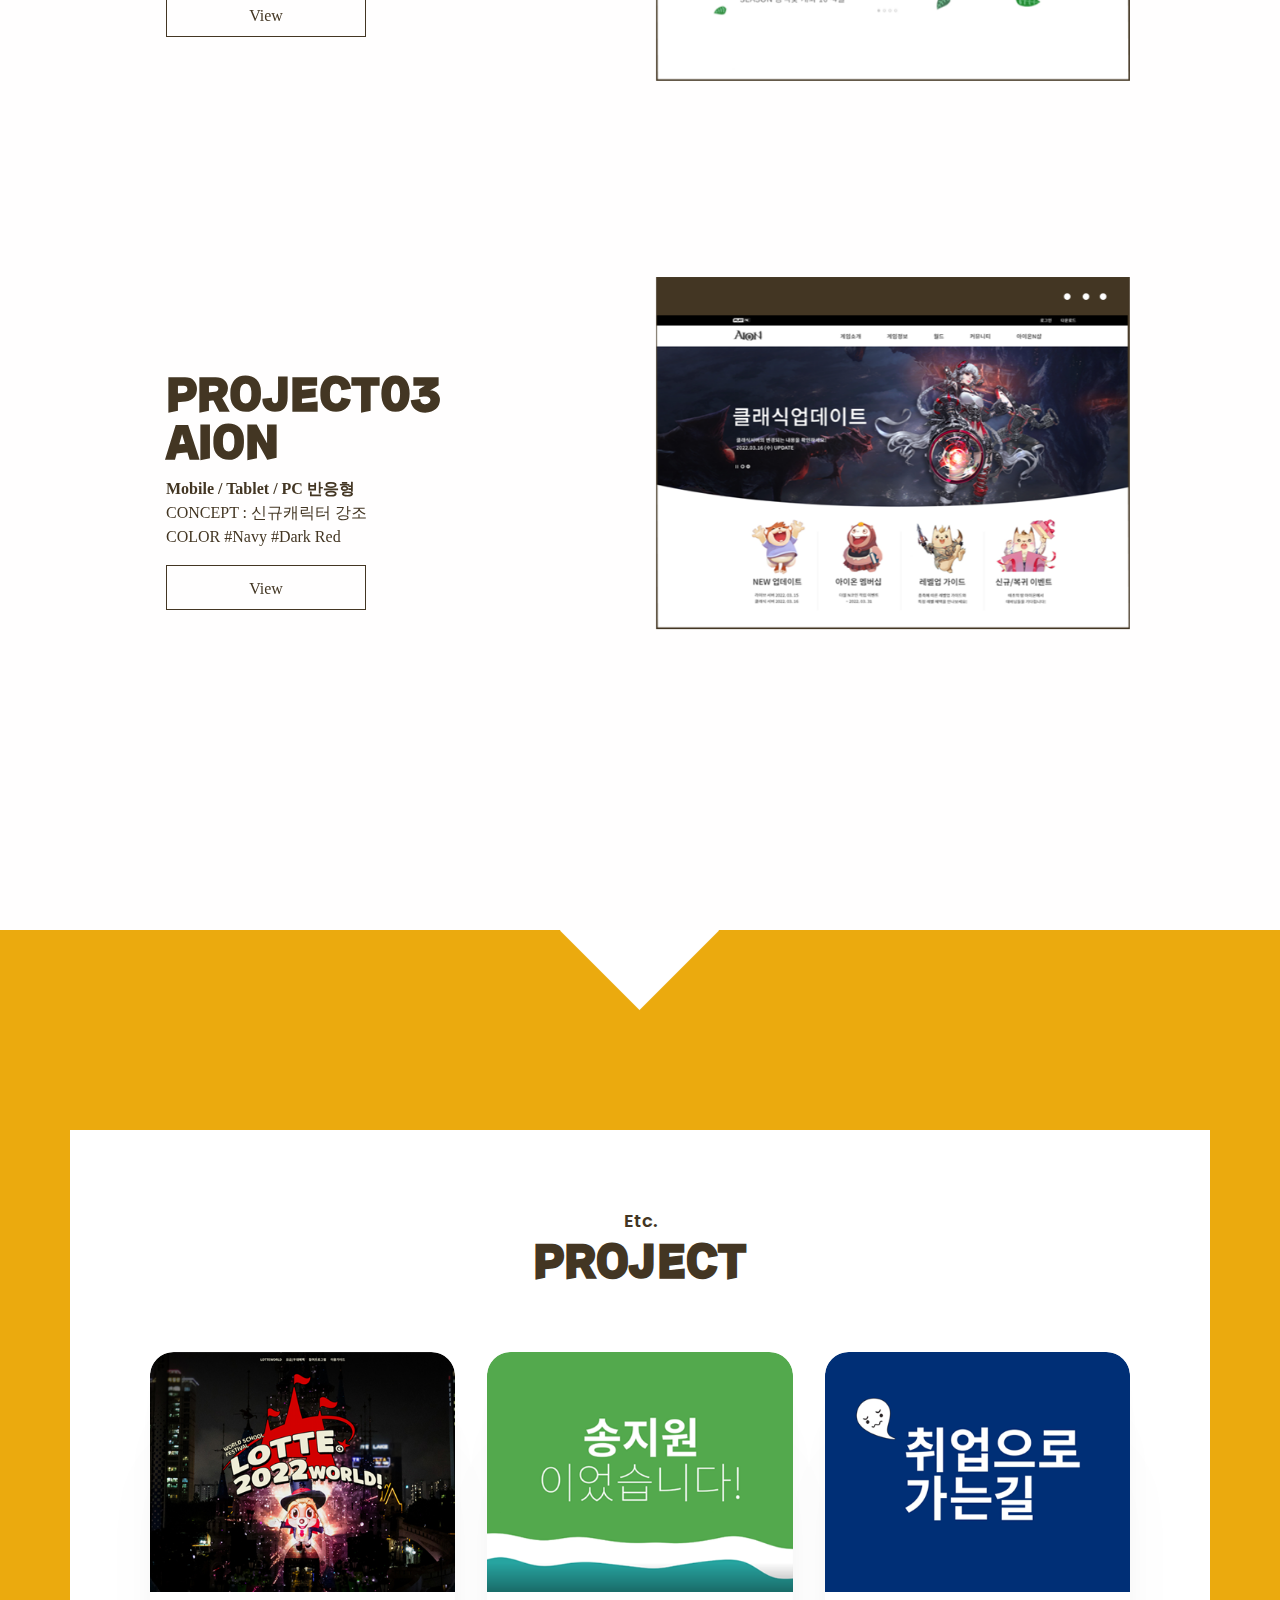
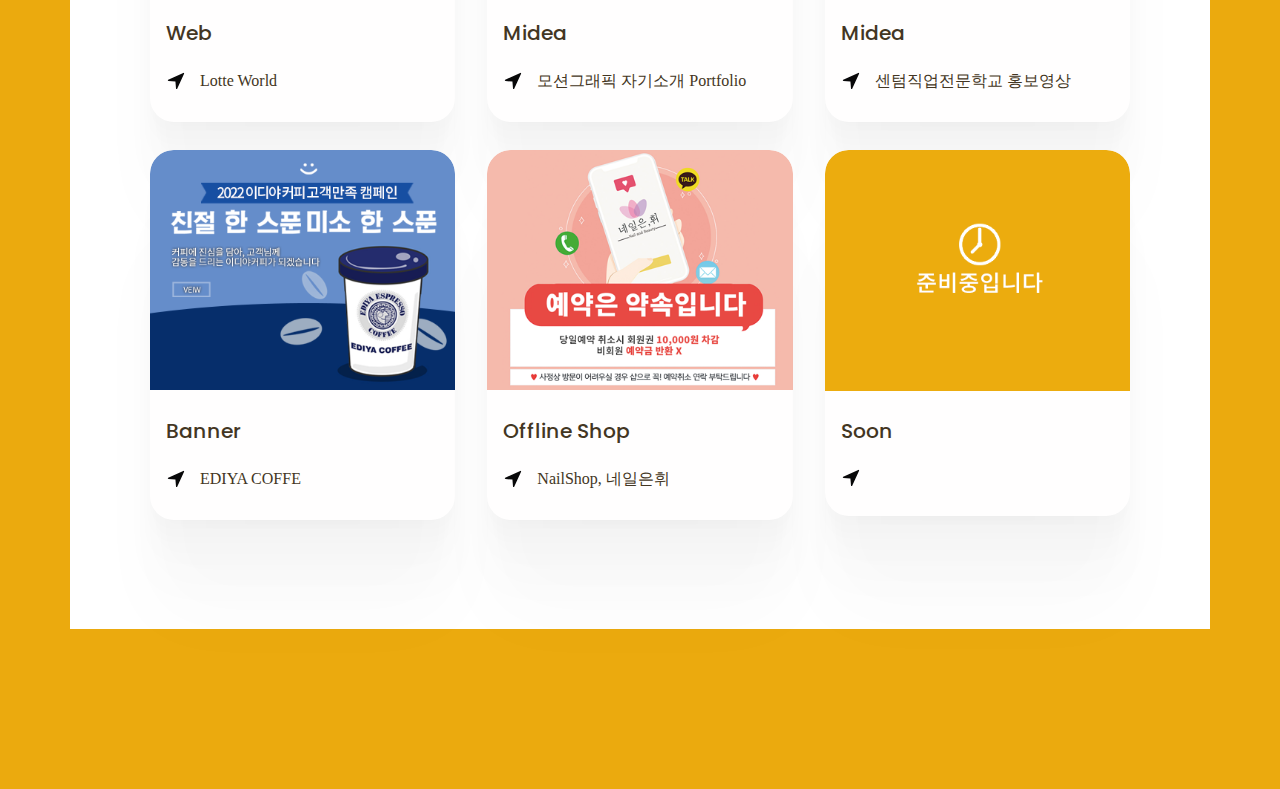
==== commit b6ba2d6e: "--" ====
--- a/index.html
+++ b/index.html
@@ -174,7 +174,7 @@
               <div class="col-lg-5">
                 <div class="mb-8 text-start">
                   <h3 class="fs-xl-10 fs-lg-8 fs-7 fw-bold font-cursive text-capitalize">PROJECT01<br>ORIJEN</h3>
-                  <p style="padding-left: 5rem;"> CONCEPT : 오리지널, 와일드한 <br> COLOR #Red #Brown <br></p>
+                  <p style="padding-left: 5rem;"> CONCEPT : 오리지널, 와일드한 <br> COLOR #Red #Dark Brown <br></p>
                   
                   
                   <div style="border: 1px solid #433623; padding: 0 4rem; margin-top: 1rem; width: 200px; height: 45px; line-height: 45px; text-align: center; margin-left: 5rem; color: #433623;"><a href="https://jiwon1297.github.io/PROJECT01/"  target="_blank">View</a></div> 
@@ -254,7 +254,7 @@
               <div class="col-lg-5">
                 <div class="mb-8 text-start">
                   <h3 class="fs-xl-10 fs-lg-8 fs-7 fw-bold font-cursive text-capitalize">PROJECT03<br>AION</h3>
-                  <p style="padding-left: 5rem;"> <strong> Mobile / Tablet / PC 반응형</strong> <br>CONCEPT : 신규캐릭터 강조 <br> COLOR #Navy #Drak Red <br></p>
+                  <p style="padding-left: 5rem;"> <strong> Mobile / Tablet / PC 반응형</strong> <br>CONCEPT : 신규캐릭터 강조 <br> COLOR #Navy #Dark Red <br></p>
                     <div style="border: 1px solid #433623; padding: 0 4rem; margin-top: 1rem; width: 200px; height: 45px; line-height: 45px; text-align: center; margin-left: 5rem; color: #433623;"><a href="https://jiwon1297.github.io/PROJECT03/"  target="_blank">View</a></div>
                 </div>
               </div>
--- a/assets/css/theme.css
+++ b/assets/css/theme.css
@@ -19665,3 +19665,4 @@
 
 
 
+
